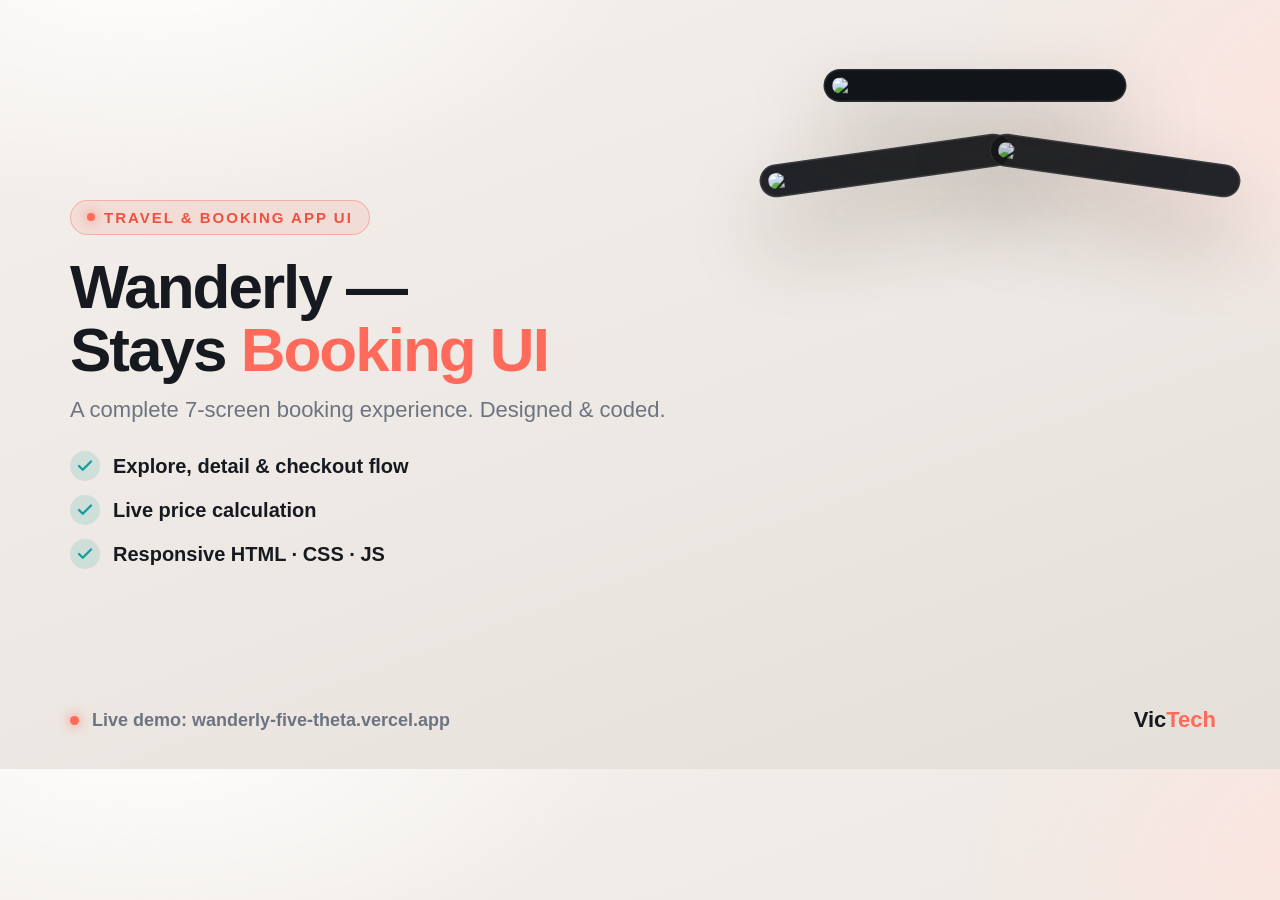
==== gig-gallery/01.html @ 3e24eab7 "v1.3: dedicated Saved/Wishlists screen (7 screens), heart sync, empty state + Fiverr gig gallery ban" ====
<!DOCTYPE html><html><head><meta charset="utf-8"><link rel="stylesheet" href="style.css"></head><body>
<div class="stage">
  <div style="width:600px">
    <span class="eyebrow"><i></i> Travel &amp; Booking App UI</span>
    <h1>Wanderly —<br>Stays <span class="accent">Booking UI</span></h1>
    <div class="sub">A complete 7-screen booking experience. Designed &amp; coded.</div>
    <div class="bullets">
      <div class="bullet"><span class="tick"><svg viewBox="0 0 24 24" fill="none" stroke="currentColor" stroke-width="3" stroke-linecap="round" stroke-linejoin="round"><path d="M20 6 9 17l-5-5"/></svg></span> Explore, detail &amp; checkout flow</div>
      <div class="bullet"><span class="tick"><svg viewBox="0 0 24 24" fill="none" stroke="currentColor" stroke-width="3" stroke-linecap="round" stroke-linejoin="round"><path d="M20 6 9 17l-5-5"/></svg></span> Live price calculation</div>
      <div class="bullet"><span class="tick"><svg viewBox="0 0 24 24" fill="none" stroke="currentColor" stroke-width="3" stroke-linecap="round" stroke-linejoin="round"><path d="M20 6 9 17l-5-5"/></svg></span> Responsive HTML · CSS · JS</div>
    </div>
  </div>
  <div style="position:absolute;right:20px;top:50%;transform:translateY(-50%);width:640px;height:769px">
    <div class="phone" style="position:absolute;width:250px;right:250px;top:150px;transform:rotate(-8deg);opacity:.92"><img src="../shots/detail.png"></div>
    <div class="phone" style="position:absolute;width:250px;right:20px;top:150px;transform:rotate(8deg);opacity:.92"><img src="../shots/booking.png"></div>
    <div class="phone" style="position:absolute;width:300px;right:135px;top:70px;z-index:2"><img src="../shots/explore.png"></div>
  </div>
</div>
<div class="foot"><span class="dot"></span> Live demo: wanderly-five-theta.vercel.app</div>
<div class="brand">Vic<span class="accent">Tech</span></div>
</body></html>
---- gig-gallery/style.css ----
/* Wanderly Fiverr gig gallery (1280x769) — warm light theme */
*{margin:0;padding:0;box-sizing:border-box}
:root{--coral:#ff6a5a;--coral-dark:#f0503f;--teal:#0e9f9a;--text:#161a20;--muted:#6b7480}
html,body{width:1280px;height:769px;overflow:hidden}
body{
  font-family:-apple-system,BlinkMacSystemFont,"Segoe UI",Roboto,"Helvetica Neue",Arial,sans-serif;
  color:var(--text);position:relative;
  background:
    radial-gradient(900px 500px at 12% -8%, #ffffff 0%, transparent 55%),
    radial-gradient(760px 460px at 108% 12%, #ffe4df 0%, transparent 55%),
    linear-gradient(160deg,#f4f0ec,#ece7e2 60%,#e5dfd9);
}
.stage{position:absolute;inset:0;padding:60px 70px;display:flex;align-items:center}
.phone{border-radius:34px;background:#111418;padding:7px;box-shadow:0 40px 80px rgba(60,40,30,.35),0 0 0 1.5px #2a2f36}
.phone img{display:block;border-radius:28px;width:100%;height:auto}
.eyebrow{display:inline-flex;align-items:center;gap:9px;font-weight:800;letter-spacing:2px;text-transform:uppercase;
  font-size:15px;color:var(--coral-dark);background:rgba(255,106,90,.12);border:1px solid rgba(255,106,90,.4);padding:8px 16px;border-radius:999px}
.eyebrow i{width:8px;height:8px;border-radius:50%;background:var(--coral);display:block;box-shadow:0 0 12px var(--coral)}
h1{font-size:62px;line-height:1.02;letter-spacing:-2px;font-weight:850;margin-top:20px}
h1 .accent{color:var(--coral)}
.sub{font-size:22px;color:var(--muted);margin-top:16px;font-weight:500}
.bullets{margin-top:28px;display:flex;flex-direction:column;gap:14px}
.bullet{display:flex;align-items:center;gap:13px;font-size:20px;font-weight:600}
.tick{width:30px;height:30px;border-radius:50%;background:rgba(14,159,154,.14);color:var(--teal);display:grid;place-items:center;flex:0 0 auto}
.tick svg{width:18px;height:18px}
.foot{position:absolute;left:70px;bottom:38px;display:flex;align-items:center;gap:13px;color:var(--muted);font-size:18px;font-weight:600}
.dot{width:9px;height:9px;border-radius:50%;background:var(--coral);box-shadow:0 0 12px var(--coral)}
.brand{position:absolute;right:64px;bottom:36px;font-weight:850;font-size:22px}
.brand .accent{color:var(--coral)}
.center-head{text-align:center;width:100%}
.center-head .eyebrow{margin:0 auto}
.grid{position:absolute;inset:0;display:flex;align-items:flex-end;justify-content:center;gap:34px;padding-bottom:0}
.grid .phone{width:238px;transform:translateY(60px)}
.grid .phone.mid{width:262px;transform:translateY(10px);z-index:2}
.chip{position:absolute;background:#fff;border-radius:16px;padding:13px 18px;box-shadow:0 16px 40px rgba(60,40,30,.18);display:flex;align-items:center;gap:11px;font-weight:700;font-size:15.5px}
.chip .ic{width:34px;height:34px;border-radius:10px;display:grid;place-items:center;flex:0 0 auto}
.chip .ic.coral{background:rgba(255,106,90,.14);color:var(--coral-dark)}
.chip .ic.teal{background:rgba(14,159,154,.14);color:var(--teal)}
.chip .ic svg{width:18px;height:18px}
.chip small{display:block;font-weight:600;color:var(--muted);font-size:12.5px}
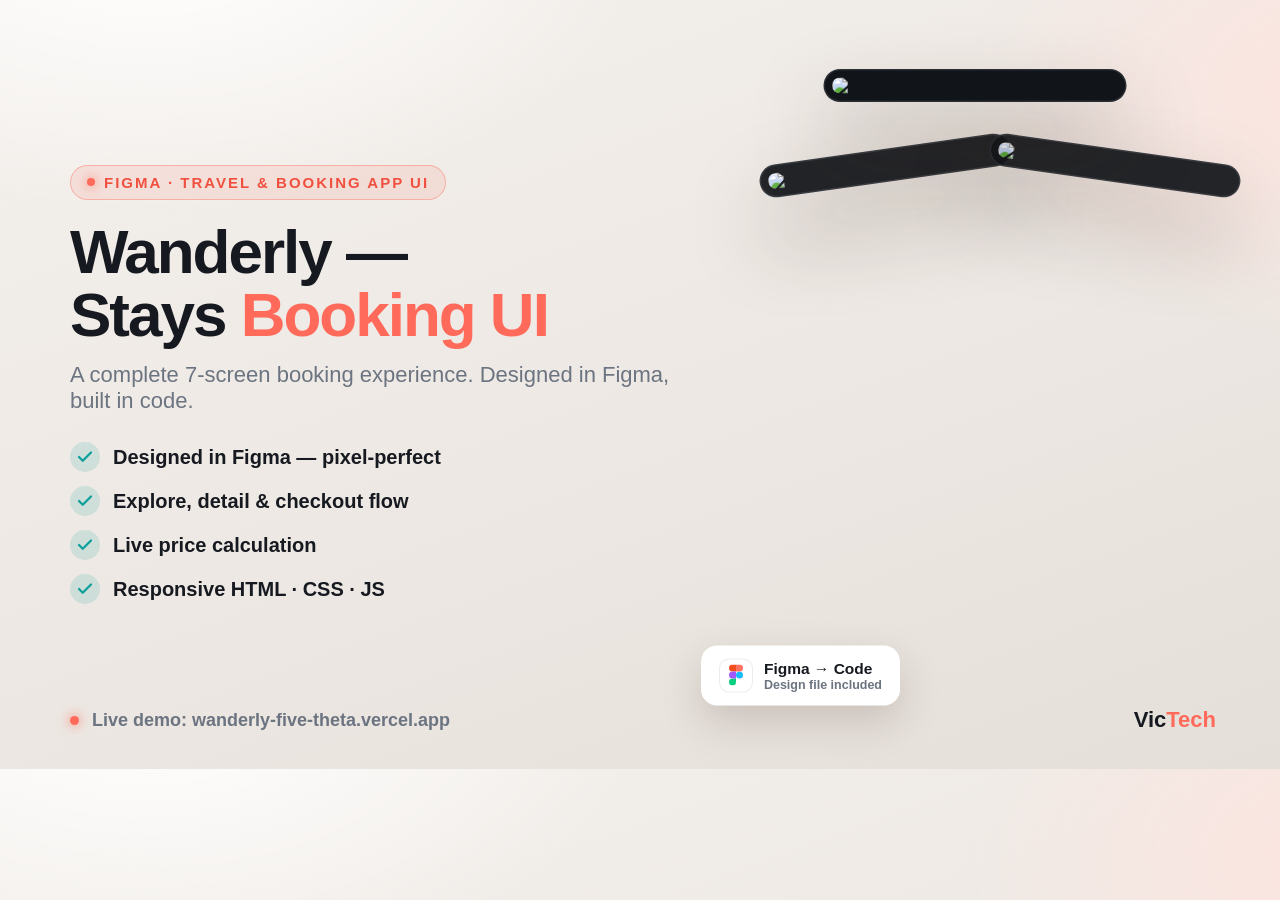
==== commit 77c44c37: "Gig banner 01: Figma badge + chip; add Figma-focused gig description copy" ====
--- a/gig-gallery/01.html
+++ b/gig-gallery/01.html
@@ -1,10 +1,11 @@
 <!DOCTYPE html><html><head><meta charset="utf-8"><link rel="stylesheet" href="style.css"></head><body>
 <div class="stage">
   <div style="width:600px">
-    <span class="eyebrow"><i></i> Travel &amp; Booking App UI</span>
+    <span class="eyebrow"><i></i> Figma · Travel &amp; Booking App UI</span>
     <h1>Wanderly —<br>Stays <span class="accent">Booking UI</span></h1>
-    <div class="sub">A complete 7-screen booking experience. Designed &amp; coded.</div>
+    <div class="sub">A complete 7-screen booking experience. Designed in Figma, built in code.</div>
     <div class="bullets">
+      <div class="bullet"><span class="tick"><svg viewBox="0 0 24 24" fill="none" stroke="currentColor" stroke-width="3" stroke-linecap="round" stroke-linejoin="round"><path d="M20 6 9 17l-5-5"/></svg></span> Designed in Figma — pixel-perfect</div>
       <div class="bullet"><span class="tick"><svg viewBox="0 0 24 24" fill="none" stroke="currentColor" stroke-width="3" stroke-linecap="round" stroke-linejoin="round"><path d="M20 6 9 17l-5-5"/></svg></span> Explore, detail &amp; checkout flow</div>
       <div class="bullet"><span class="tick"><svg viewBox="0 0 24 24" fill="none" stroke="currentColor" stroke-width="3" stroke-linecap="round" stroke-linejoin="round"><path d="M20 6 9 17l-5-5"/></svg></span> Live price calculation</div>
       <div class="bullet"><span class="tick"><svg viewBox="0 0 24 24" fill="none" stroke="currentColor" stroke-width="3" stroke-linecap="round" stroke-linejoin="round"><path d="M20 6 9 17l-5-5"/></svg></span> Responsive HTML · CSS · JS</div>
@@ -14,6 +15,18 @@
     <div class="phone" style="position:absolute;width:250px;right:250px;top:150px;transform:rotate(-8deg);opacity:.92"><img src="../shots/detail.png"></div>
     <div class="phone" style="position:absolute;width:250px;right:20px;top:150px;transform:rotate(8deg);opacity:.92"><img src="../shots/booking.png"></div>
     <div class="phone" style="position:absolute;width:300px;right:135px;top:70px;z-index:2"><img src="../shots/explore.png"></div>
+    <div class="chip" style="right:360px;bottom:64px;z-index:3">
+      <span class="ic" style="background:#fff;border:1px solid rgba(20,26,32,.08)">
+        <svg viewBox="0 0 38 57" style="width:14px;height:21px">
+          <path fill="#1abcfe" d="M19 28.5a9.5 9.5 0 1 1 19 0 9.5 9.5 0 0 1-19 0z"/>
+          <path fill="#0acf83" d="M0 47.5A9.5 9.5 0 0 1 9.5 38H19v9.5a9.5 9.5 0 1 1-19 0z"/>
+          <path fill="#ff7262" d="M19 0v19h9.5a9.5 9.5 0 1 0 0-19H19z"/>
+          <path fill="#f24e1e" d="M0 9.5A9.5 9.5 0 0 0 9.5 19H19V0H9.5A9.5 9.5 0 0 0 0 9.5z"/>
+          <path fill="#a259ff" d="M0 28.5A9.5 9.5 0 0 0 9.5 38H19V19H9.5A9.5 9.5 0 0 0 0 28.5z"/>
+        </svg>
+      </span>
+      <span>Figma → Code<small>Design file included</small></span>
+    </div>
   </div>
 </div>
 <div class="foot"><span class="dot"></span> Live demo: wanderly-five-theta.vercel.app</div>
